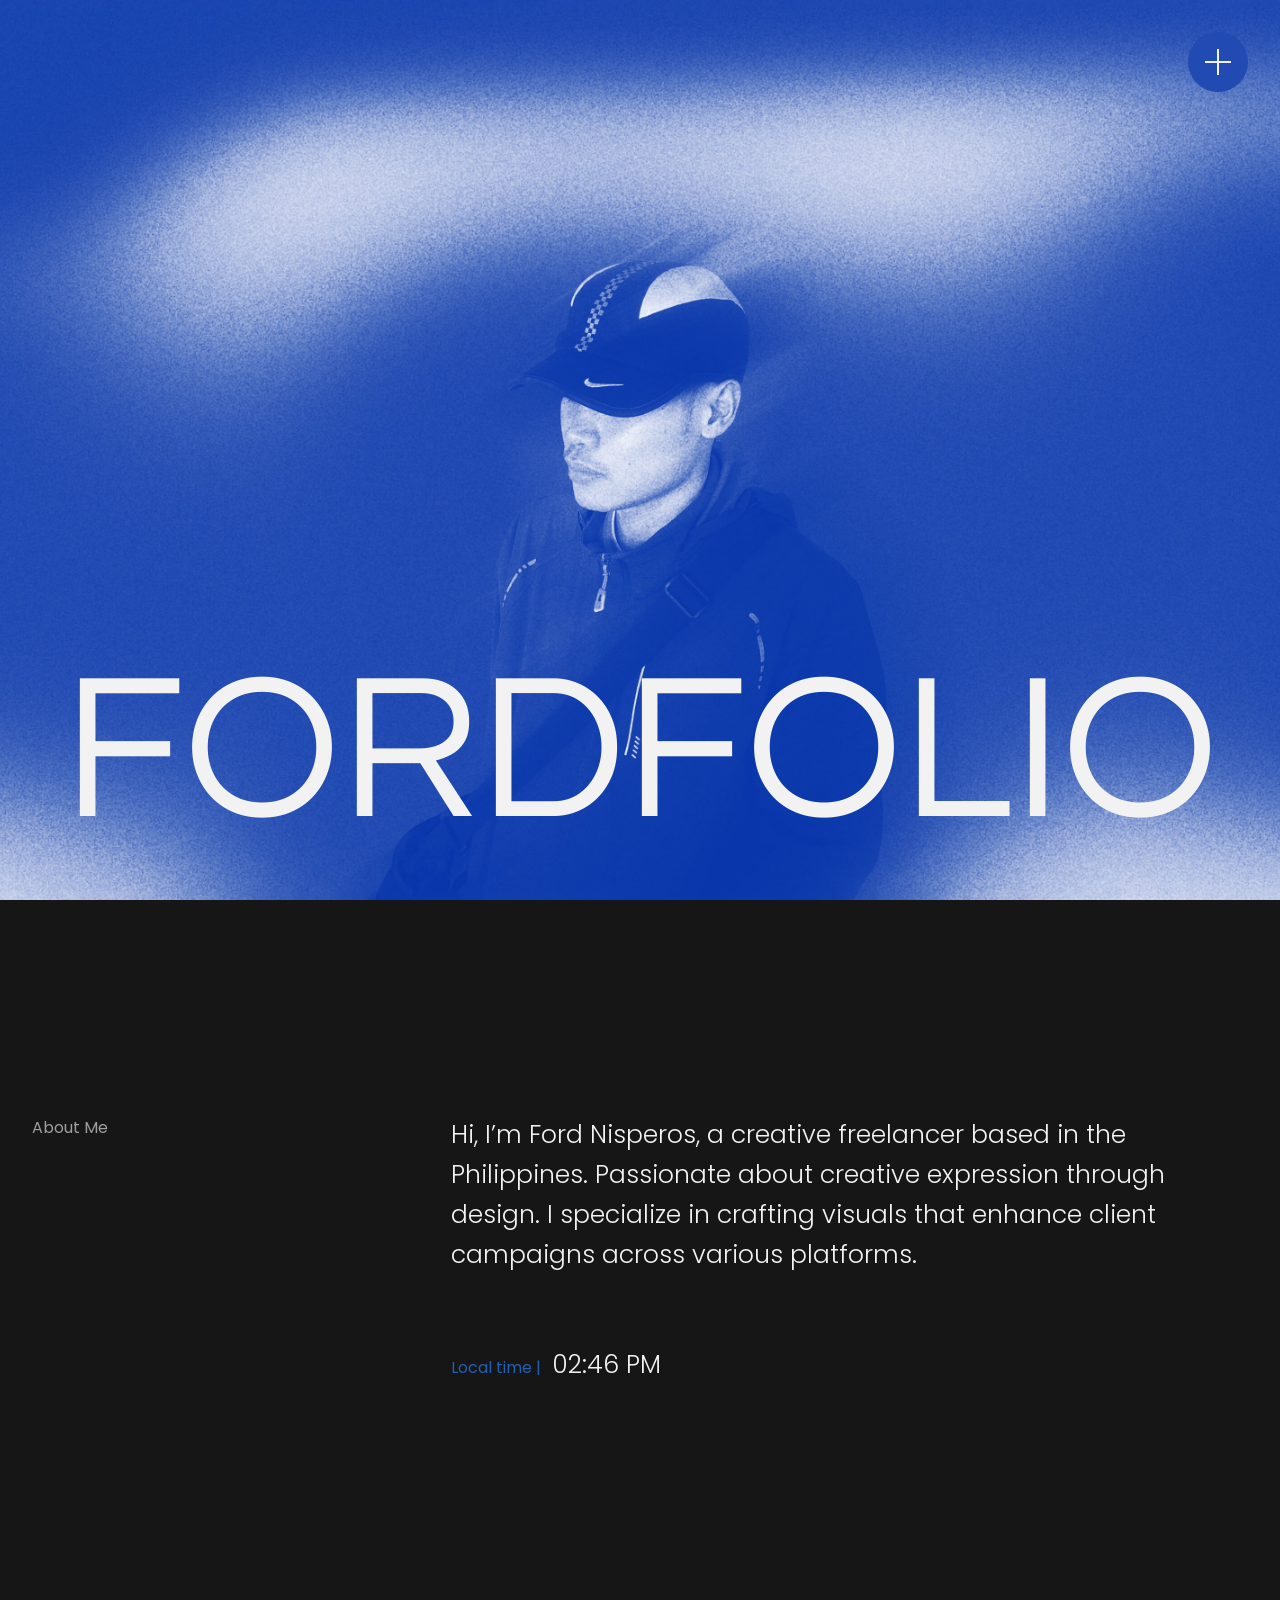
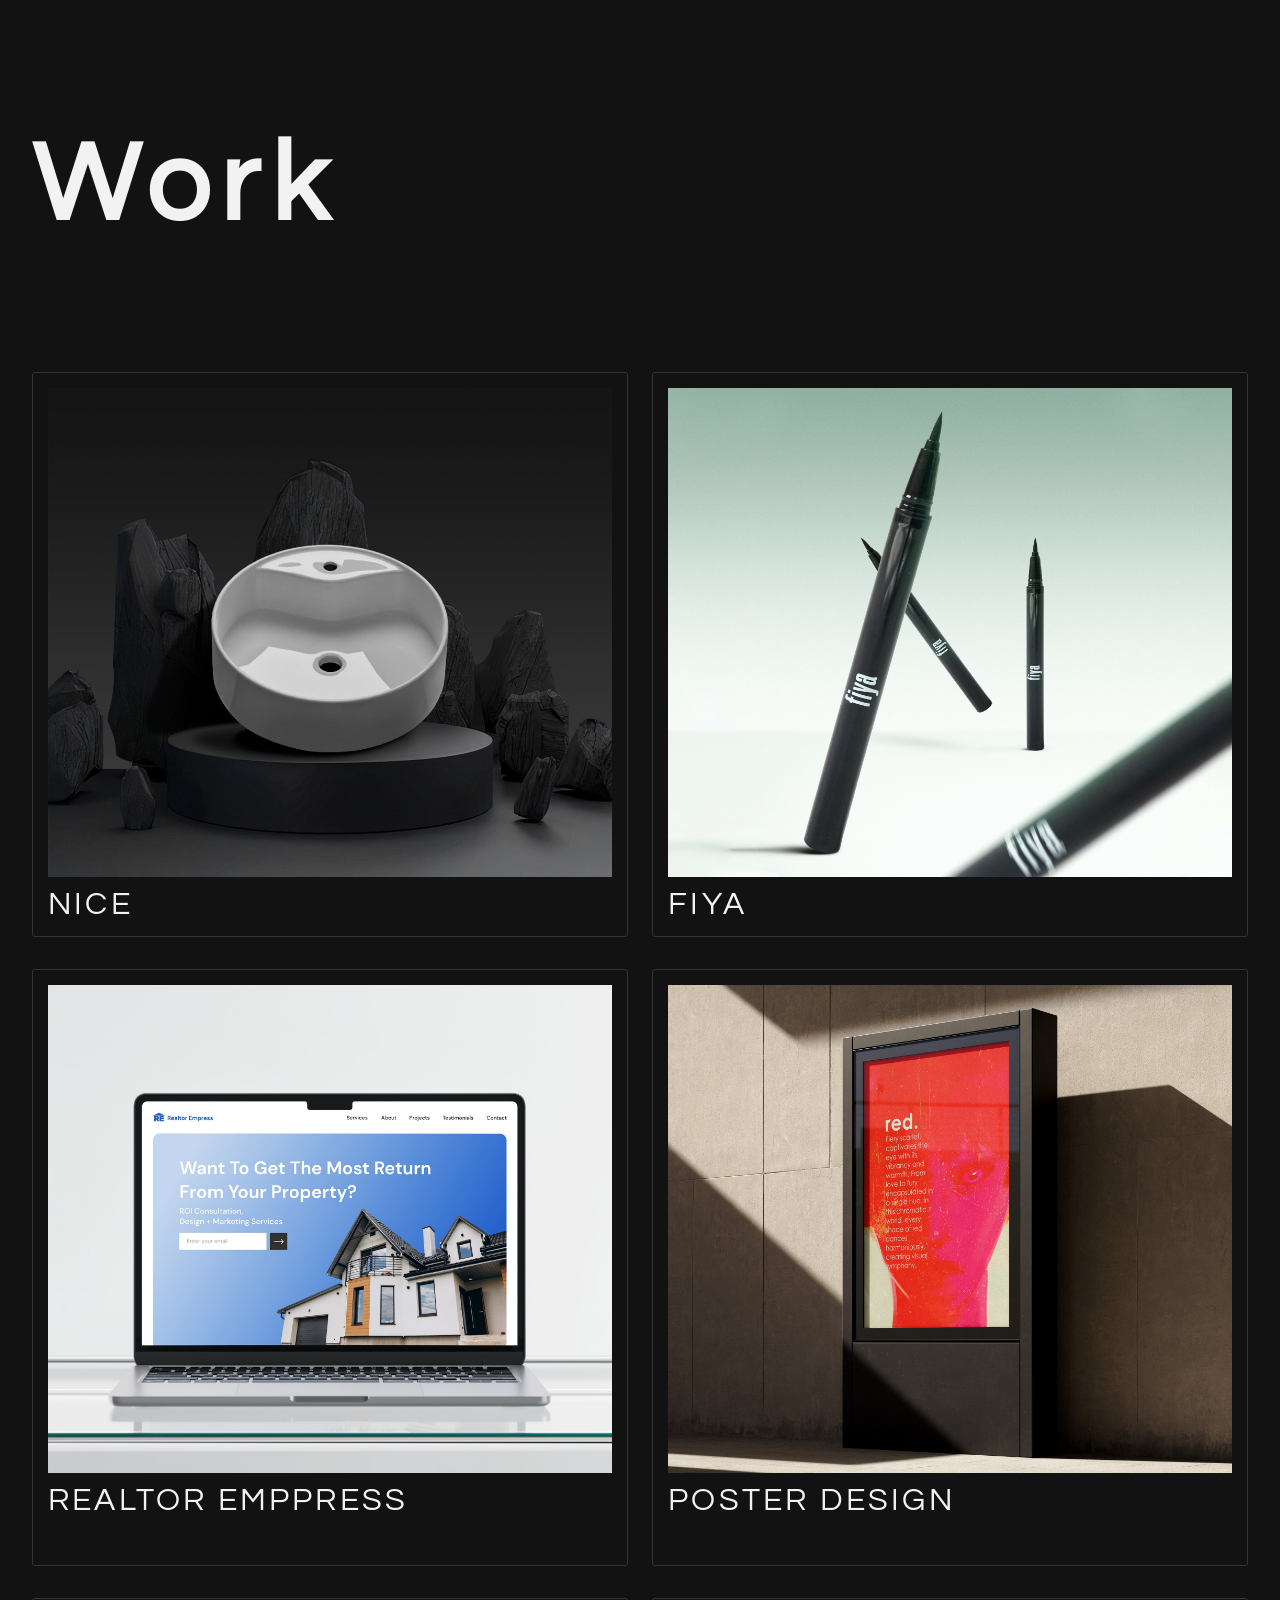
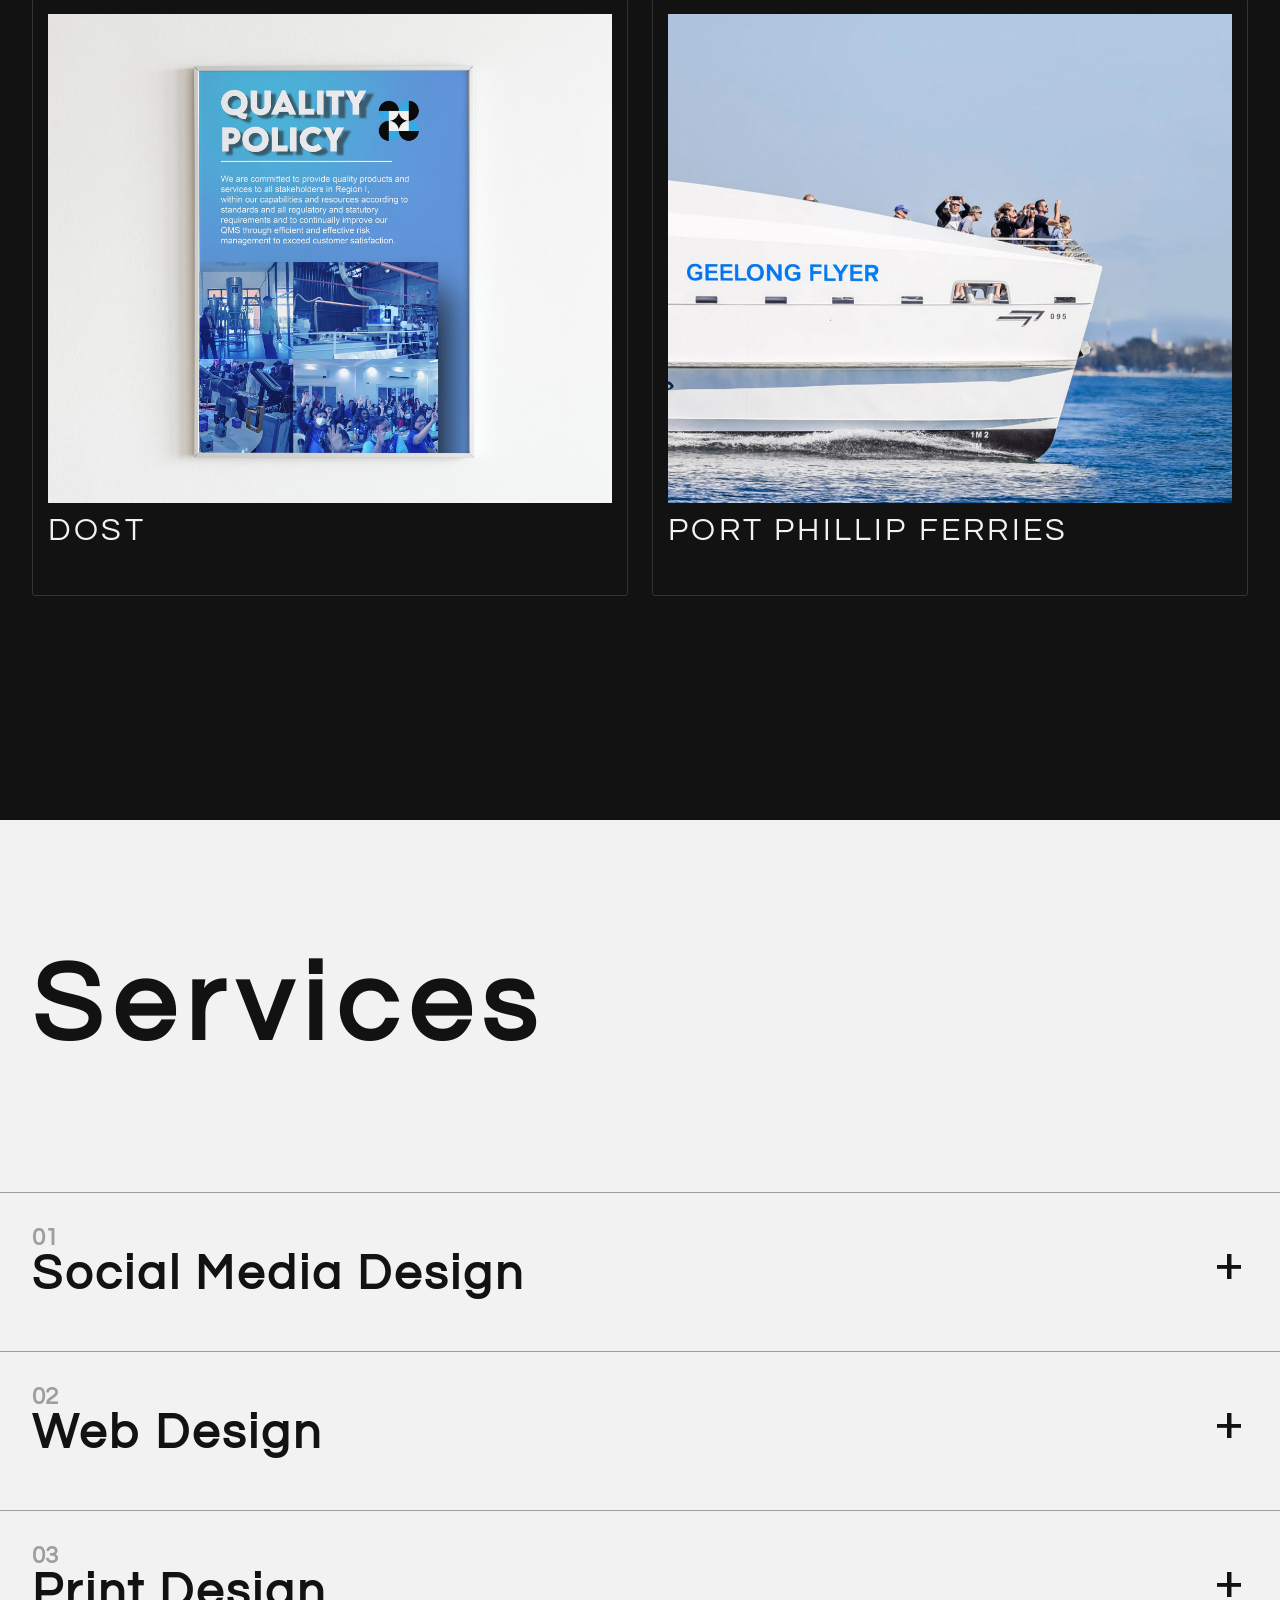
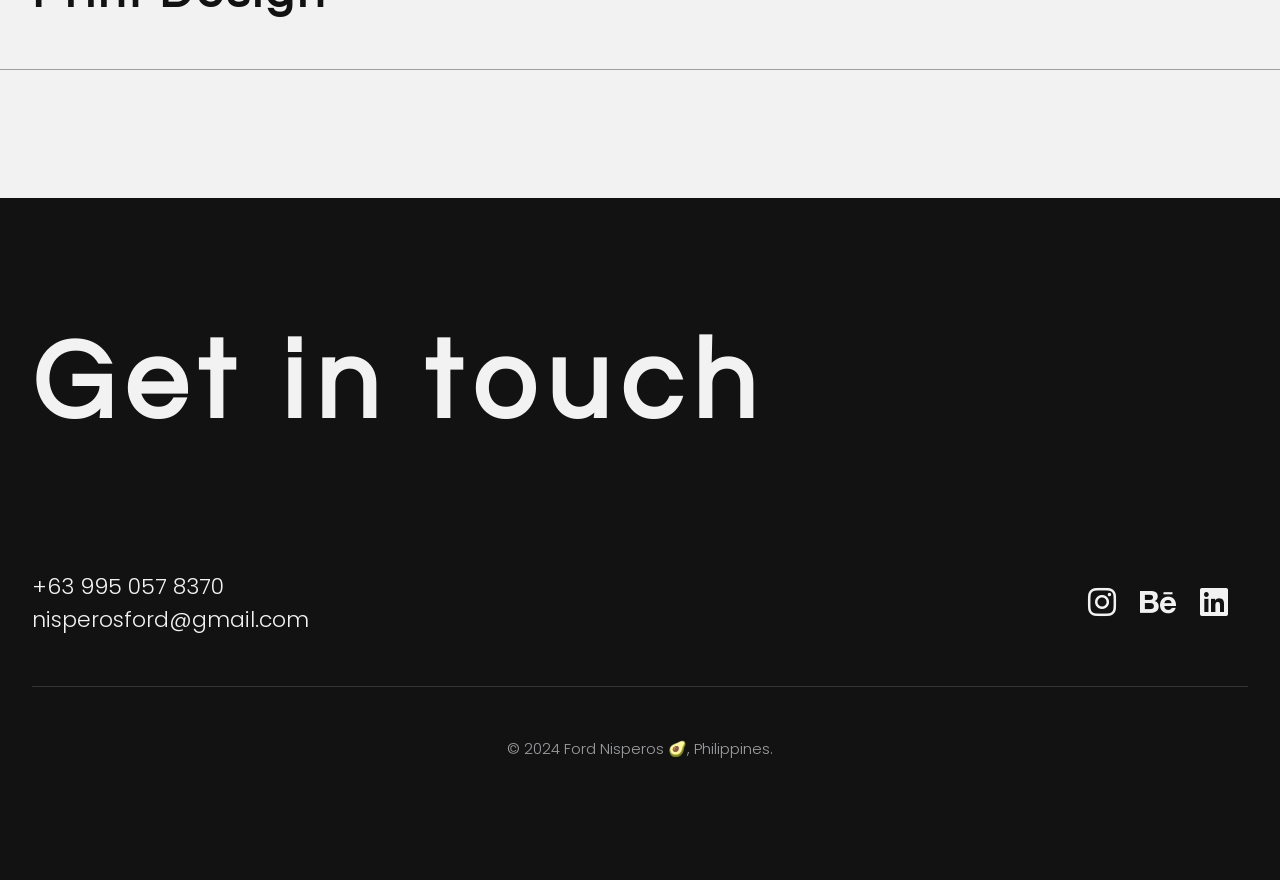
==== index.html @ 8bca683e "first commit" ====
<!DOCTYPE html>
<html lang="en">
<head>
    <meta charset="UTF-8">
    <meta name="viewport" content="width=device-width, initial-scale=1.0">
    <title>Ford Nisperos</title>

    <link rel="icon" type="image/x-icon" href="images/logo.ico">

    <link rel="preconnect" href="https://fonts.googleapis.com">
    <link rel="preconnect" href="https://fonts.gstatic.com" crossorigin>
    <link href="https://fonts.googleapis.com/css2?family=Questrial&display=swap" rel="stylesheet">

    <link rel="preconnect" href="https://fonts.googleapis.com">
    <link rel="preconnect" href="https://fonts.gstatic.com" crossorigin>
    <link href="https://fonts.googleapis.com/css2?family=Poppins:ital,wght@0,100;0,200;0,300;0,400;0,500;0,600;0,700;0,800;0,900;1,100;1,200;1,300;1,400;1,500;1,600;1,700;1,800;1,900&display=swap" rel="stylesheet">
    
    <link rel="stylesheet" href="https://fonts.googleapis.com/icon?family=Material+Icons">

    <link rel="stylesheet" href="https://cdnjs.cloudflare.com/ajax/libs/font-awesome/6.6.0/css/all.min.css">

    <link rel="stylesheet" href="css/styles.css">
</head>
<body>
    <div id="preloader" class="pulsing-loader">
        <div class="dot"></div>
    </div>
    
    <!-- Hero Section -->
    <section id="hero" class="hero">
        <!-- Menu Navigation -->
        <div class="menu">
            <button id="menu-icon" class="toggle-menu">
                <span></span>
            </button>
            <nav id="nav-links" class="nav-links">
                <ul>
                    <li><a href="#hero">Home</a></li>
                    <li><a href="#about">About</a></li>
                    <li><a href="#work">Work</a></li>
                    <li><a href="#services">Services</a></li>
                    <li><a href="#contacts">Contact</a></li>
                </ul>
                <h4 class="social-title">Socials</h4>
                <footer>
                    <a href="https://www.instagram.com/__nisperos01/">Instagram</a>
                    <a href="https://www.behance.net/fordnisperos01">Behance</a>
                    <a href="https://www.linkedin.com/in/john-ford-nisperos/">LinkedIn</a>
                </footer>
            </nav>
        </div>        

        <!-- Overlay (will appear when menu is active) -->
        <div id="overlay" class="overlay"></div>

        <div class="background-image"></div>

        <h1 class="big-text">
            <span class="part-one">FORD</span><span class="part-two">FOLIO</span>
        </h1>

    </section>

    <!-- About Section -->
    <section id="about" class="about-container">
        <div class="about-wrapper">
            <div class="about-left">
                <p>About Me</p>
            </div>
            <div class="about-right">
                <p id="about-content">Hi, I’m Ford Nisperos, a creative freelancer based in the Philippines. Passionate about creative expression through design. I specialize in crafting visuals that enhance client campaigns across various platforms.</p>
                <p id="local-time">Local time | <span id="time"></span></p>
            </div>
        </div>
    </section>   

    <!-- Work Section -->
    <section id="work" class="work-section">
        <h2 class="work-title">Work</h2>

        <div class="card-container">
            
            <div class="card">
                <div class="img-container">
                    <a href="nice.html">
                        <img src="images/nice.jpg" alt="Project Thumbnail 1">
                    </a>
                    <i class="fa-solid fa-plus view-icon"></i>
                </div>
                <p class="card-title">NICE
                    <i class="material-icons" id="arrow-outward">
                        arrow_outward
                    </i>
                </p>
            </div>
            
            <div class="card">
                <div class="img-container">
                    <a href="fiya.html">
                        <img src="images/fiya.jpg" alt="Project Thumbnail 2">
                    </a>
                    <i class="fa-solid fa-plus view-icon"></i>
                </div>
                <p class="card-title">FIYA
                    <i class="material-icons" id="arrow-outward">
                        arrow_outward
                    </i>
                </p>
            </div>

            <div class="card">
                <div class="img-container">
                    <a href="realtor-empress.html">
                        <img src="images/realtor-empress.jpg" alt="Project Thumbnail 3">
                    </a>
                    <i class="fa-solid fa-plus view-icon"></i>
                </div>
                <p class="card-title">REALTOR EMPPRESS
                    <i class="material-icons" id="arrow-outward">
                        arrow_outward
                    </i>
                </p>
            </div>

            <div class="card">
                <div class="img-container">
                    <a href="poster.html">
                        <img src="images/poster.jpg" alt="Project Thumbnail 4">
                    </a>
                    <i class="fa-solid fa-plus view-icon"></i>
                </div>
                <p class="card-title">POSTER DESIGN
                    <i class="material-icons" id="arrow-outward">
                        arrow_outward
                    </i>
                </p>
            </div>

            <div class="card">
                <div class="img-container">
                    <a href="dost.html">
                        <img src="images/dost.jpg" alt="Project Thumbnail 5">
                    </a>
                    <i class="fa-solid fa-plus view-icon"></i>
                </div>
                <p class="card-title">DOST
                    <i class="material-icons" id="arrow-outward">
                        arrow_outward
                    </i>
                </p>
            </div>

            <div class="card">
                <div class="img-container">
                    <a href="port-phillip-ferries.html">
                        <img src="images/port-phillip.jpg" alt="Project Thumbnail 6">
                    </a>
                    <i class="fa-solid fa-plus view-icon"></i>
                </div>
                <p class="card-title">PORT PHILLIP FERRIES
                    <i class="material-icons" id="arrow-outward">
                        arrow_outward
                    </i>
                </p>
            </div>

        </div>
    </section>

    <!-- Services Section -->
    <section id="services" class="services-section">
        <h2 class="section-title">Services</h2>
        
        <div class="service-item">
            <div class="service-content">
                <span class="service-number">01</span>
                <h3 class="service-title">Social Media Design<span class="service-plus">+</span></h3>
                <p class="service-description">Design eye-catching graphics that make brands stand out on social media platforms.</p>
            </div>
            <div class="center"></div>
        </div>
        
        <div class="service-item">
            <div class="service-content">
                <span class="service-number">02</span>
                <h3 class="service-title">Web Design<span class="service-plus">+</span></h3>
                <p class="service-description">Design modern, user-friendly websites tailored to your brand’s needs.</p>
            </div>
            <div class="center"></div>
        </div>
        
        <div class="service-item">
            <div class="service-content">
                <span class="service-number">03</span>
                <h3 class="service-title">Print Design<span class="service-plus">+</span></h3>
                <p class="service-description">Create custom print materials that showcase your brand’s personality.</p>
            </div>
            <div class="center"></div>
        </div>  
    </section>

    <!-- Footer -->
    <footer id="contacts">
        <div class="footer-container">
            <h2 class="footer-title">Get in touch</h2>
            <div class="footer-content">
                <div class="contact-details">
                    <p>+63 995 057 8370</p>
                    <p>nisperosford@gmail.com</p>
                </div>
                <div class="social-media">
                    <a href="https://www.instagram.com/__nisperos01/" target="_blank"><i class="fab fa-instagram"></i></a>
                    <a href="https://www.behance.net/fordnisperos01" target="_blank"><i class="fab fa-behance"></i></a>
                    <a href="https://www.linkedin.com/in/john-ford-nisperos/" target="_blank"><i class="fab fa-linkedin"></i></a>
                </div>
            </div>
            <hr class="footer-separator">
            <p class="footer-credit">© 2024 Ford Nisperos 🥑, Philippines.</p>
        </div>
    </footer>
    
    <script src="script/script.js"></script>

</body>
</html>
---- css/styles.css ----
* {
    padding: 0;
    margin: 0;
    box-sizing: border-box;
    font-family: "Poppins", sans-serif;
}

/* Color palette */
:root{
    --main-color: #214AB2;
    --secondary-color: #2160B2;
    --light-color: #F2F2F2;
    --gray-color: #9d9ea0;
    --dark-gray: #161616;
    --border-color: #333435;
    --border-hover: #4d4f50;
    --dark-color: #121212;
}

html, body {
    background-color: var(--dark-color); /* Set a fallback color for the page background */
    scroll-behavior: smooth; /* Enable smooth scrolling */
}





/*---------------------PRE LOADER---------------------*/
.pulsing-loader {
    position: fixed;
    width: 100%;
    height: 100%;
    background: var(--dark-color); /* Background color */
    z-index: 9999;
    display: flex;
    justify-content: center;
    align-items: center;
}

.dot {
    width: 20px;
    height: 20px;
    border-radius: 50%;
    background: var(--main-color); /* Dot color */
    animation: pulse 1.5s infinite;
}

@keyframes pulse {
    0%, 100% {
        transform: scale(1);
    }
    50% {
        transform: scale(1.5);
    }
}






/*---------------------HERO---------------------*/

.hero {
    position: relative;
    height: 100vh;
    display: flex;
    flex-direction: column;
    justify-content: flex-end;
    align-items: center;
    overflow: hidden;
    opacity: 0; /* Start with hidden opacity */
    transition: opacity 1s ease; /* Smooth fade effect */
}

/* Show hero when the class 'hero-visible' is added */
.hero-visible {
    opacity: 1; /* Fade in */
}

/* Background image */
.background-image {
    position: absolute;
    top: 0;
    left: 0;
    width: 100%;
    height: 100%;
    background: url('../images/hero-bg.jpg') no-repeat center center/cover;
    z-index: 1;
    transform: scale(1.1); /* Start slightly zoomed in */
    transition: transform 1s ease; /* Smooth transition for zoom effect */
}

/* Add the zoom-out effect when the hero is loaded */
.hero-loaded .background-image {
    transform: scale(1); /* Transition to original size */
}


/* Big text */
.big-text {
    font-weight: 400;
    font-size: 13rem;
    color: var(--light-color);
    opacity: 0;
    transform: translateY(300px);
    transition: opacity 1s ease, transform 1s ease 0.5s;
    z-index: 2;
}

/* Big Text Animation */
.hero-loaded .big-text {
    opacity: 1;
    transform: translateY(0);
}

.big-text .part-one,
.big-text .part-two {
    font-family: "Questrial", sans-serif;
    display: inline-block; /* Keep the parts on the same line by default */
}

/* General styling for the toggle button */
.toggle-menu {
    position: fixed; /* Position it absolutely within the hero section */
    top: 2rem; /* Distance from the top */
    right: 2rem; /* Distance from the right */
    background-color: transparent; /* Make the background transparent */
    border: none; /* Remove border */
    cursor: pointer; /* Change cursor to pointer */
    z-index: 1110; /* Ensure it is above other content */
    width: 60px; /* Set width for circle */
    height: 60px; /* Set height for circle */
    border-radius: 50%; /* Create circle */
    background-color: var(--main-color); /* Circle background color */
    display: flex; /* Use flexbox for centering */
    justify-content: center; /* Center horizontally */
    align-items: center; /* Center vertically */
    transform: translateY(-30px); /* Start from above */
    opacity: 0; /* Start with hidden opacity */
    transition: transform 0.5s ease 0.5s, opacity 0.5s ease 0.5s;
}

/* Show toggle menu icon */
.toggle-menu.visible {
    transform: translateY(0); /* Slide down to original position */
    opacity: 1; /* Fade in */
}

/* Icon styles */
.toggle-menu span,
.toggle-menu span:before {
    background-color: var(--light-color);
    content: "";
    display: block;
    height: 2px;
    width: 26px;
    position: absolute;
    transition: transform 0.3s ease-in-out;
}

.toggle-menu span {
    left: calc(50% - 13px);
    top: calc(50% - 1px);
}

.toggle-menu span:before {
    top: 0;
    transform: rotate(90deg);
}

/* Active menu icon */
.toggle-menu.active span {
    transform: rotate(45deg);
}

.toggle-menu.active span:before {
    transform: rotate(-90deg);
}

/* Navigation Links */
.nav-links {
    position: fixed;
    top: 0;
    right: -500px;
    width: 500px;
    height: 100vh;
    background-color: var(--light-color);
    display: flex;
    flex-direction: column;
    justify-content: space-between; /* Space between ul and footer */
    align-items: flex-start; /* Align to the left */
    padding: 20px; /* Add some padding for better look */
    transition: right 0.6s ease;
    z-index: 9;
}

/* Show navigation */
.nav-open {
    right: 0;
}

/* Centering the ul */
.nav-links ul {
    list-style-type: none; /* Remove default bullet points */
    margin: 0;
    padding: 0;
    flex-grow: 1; /* Allows the ul to take up the remaining space and center itself */
    display: flex;
    flex-direction: column;
    justify-content: center; /* Center the items vertically */
    line-height: 32px;
}

/* Align the nav links text */
.nav-links li {
    margin-bottom: 15px; /* Vertical spacing between each link */
    text-align: left;
}

/* Link styles */
.nav-links a {
    font-size: 3rem; /* Font size for links */
    font-weight: 500;
    color: var(--dark-color); /* Text color */
    text-decoration: none; /* Remove underline */
    transition: transform 0.3s ease, color 0.3s ease; /* Smooth transition for hover effect */
}

/* Hover effect */
.nav-links a:hover {
    color: var(--main-color); /* Change color on hover */
}

/* Footer should stay at the bottom */
.nav-links footer {
    align-self: flex-start; /* Align footer links to the left */
    margin-bottom: 20px; /* Adds a little space between footer and bottom of nav-links */
}

/* Footer hover effect */
.nav-links footer a {
    font-size: 1rem; /* Adjust font size for footer links */
    padding-right: 15px;
    color: var(--dark-color);
    text-decoration: none;
    transition: transform 0.3s ease, color 0.3s ease; /* Smooth transition for hover effect */
}

.nav-links footer a:hover {
    color: var(--secondary-color);
}

.social-title {
    font-size: 0.9rem; /* Font size for titles */
    font-weight: 400;
    color: var(--gray-color); /* Text color */
    margin-bottom: 4px; /* Space below title */
}





/* Overlay */
#overlay {
    position: fixed;
    top: 0;
    left: 0;
    width: 100%;
    height: 100%;
    background-color: rgba(0, 0, 0, 0.5); /* Dark semi-transparent background */
    opacity: 0; /* Initially hidden */
    pointer-events: none; /* Prevent interaction with overlay */
    transition: opacity 0.3s ease;
    z-index: 8; /* Below the menu but above the background */
}

#overlay.active {
    opacity: 1; /* Make overlay visible when menu is open */
    pointer-events: all; /* Allow clicking the overlay to close the menu */
}





/*---------------------ABOUT---------------------*/
.about-container {
    background-color: var(--dark-gray);
    padding: 0 2rem;
    height: 700px; /* Full viewport height */
    display: flex;
    justify-content: center;
    align-items: center;
}

.about-wrapper {
    display: flex;
    justify-content: center;
    align-items: flex-start; /* Aligns the text vertically at the start */
    max-width: 1250px; /* Controls the overall width of the content */
    width: 100%;
    flex-wrap: wrap; /* Allows the items to wrap on smaller screens */
}

.about-left {
    flex: 1;
    text-align: left; /* Left-justify the "About Me" text */
    font-size: 16px; /* Adjust font size for "About Me" */
    font-weight: 400;
    padding-right: 20px; /* Adds space between left and right sections */
    color: var(--gray-color);
}

.about-right {
    flex: 2;
    text-align: left;
    font-size: 25px;
    font-weight: 300;
    color: var(--light-color);
    line-height: 1.6;
}

.about-right #about-content {
    margin-bottom: 70px; /* Space between paragraphs */
}

#local-time {
    font-size: 16px;
    font-weight: 400;
    color:var(--secondary-color);
}

#time {
    margin-left: 7px;
    font-size: 25px;
    font-weight: 300;
    color:var(--light-color);
}

.about-right {
    display: inline; /* Allow the about content to flow as a single paragraph */
}

/* Fade-in with upward slide and blur animation */
@keyframes fadeInUpWithBlur {
    0% {
        opacity: 0;
        transform: translateY(30px); /* Start slightly below */
        filter: blur(10px); /* Start with blur */
    }
    100% {
        opacity: 1;
        transform: translateY(0); /* End at the original position */
        filter: blur(0); /* Remove blur */
    }
}

/* Initial state of the about section elements */
.about-left, .about-right {
    opacity: 0;
    transform: translateY(30px);
    filter: blur(10px); /* Initial blur */
    transition: opacity 0.8s ease, transform 0.8s ease, filter 0.8s ease;
}

/* Add animation when the section is scrolled into view */
.about-visible .about-left, 
.about-visible .about-right {
    animation: fadeInUpWithBlur 1s ease forwards;
}





/*---------------------WORK---------------------*/

/* Fade and blur animation */
.fade-blur {
    filter: blur(7px); /* Apply blur */
    opacity: 0; /* Fade out */
    transition: filter 0.5s ease, opacity 0.5s ease; /* Adjust timing as needed */
}

#work {
    filter: blur(0);
    transition: filter 0.5s ease, opacity 0.5s ease; /* Smooth transition */
}

.work-section {
    padding: 0 2rem; /* Similar padding as the "About" section */
    max-width: 1300px; /* Match the width of the "About" section */
    margin: 0 auto; /* Center the entire section */
}

/* Initial state for the work section elements */
.work-title {
    font-family: "Questrial", sans-serif;
    font-size: 7rem;
    font-weight: 900;
    color: var(--light-color);
    letter-spacing: 0.1em;
    text-align: left;
    margin: 8rem 0;
    opacity: 0; /* Start with hidden opacity */
    transform: translateY(30px); /* Start slightly below */
    filter: blur(10px); /* Start with blur */
    transition: opacity 0.8s ease, transform 0.8s ease, filter 0.8s ease; /* Smooth transition */
}

/* Add animation when the section is scrolled into view */
.work-visible .work-title {
    animation: fadeInUpWithBlur 1s ease forwards; /* Apply the fade-in with blur effect */
}

/* Fade-in with upward slide and blur animation */
@keyframes fadeInUpWithBlur {
    0% {
        opacity: 0;
        transform: translateY(30px); /* Start slightly below */
        filter: blur(10px); /* Start with blur */
    }
    100% {
        opacity: 1;
        transform: translateY(0); /* End at the original position */
        filter: blur(0); /* Remove blur */
    }
}

/* Card Container */
.card-container {
    display: flex;
    flex-wrap: wrap; /* Allow wrapping to the next row */
    justify-content: space-between; /* Space between card containers */
    margin-bottom: 12rem; 
}

/* Add animation when the section is scrolled into view */
.work-visible .card-container {
    animation: fadeInUp 1.2s ease forwards; /* Apply the fade-in with blur effect */
}

/* Fade-in with upward slide animation */
@keyframes fadeInUp {
    0% {
        opacity: 0;
        transform: translateY(30px); /* Start slightly below */
    }
    100% {
        opacity: 1;
        transform: translateY(0); /* End at the original position */
    }
}

/* Initial state of the about section elements */
.card-container {
    opacity: 0;
    transform: translateY(30px);
    transition: opacity 0.6s ease, transform 0.6s ease;
}

.card {
    width: 49%; /* Two cards per row */
    height: auto;
    border: 0.5px solid var(--border-color); /* Thin border for the card */
    border-radius: 3px;
    padding: 15px;
    margin-bottom: 2rem; /* Add spacing below each card */
    text-align: left;
    box-sizing: border-box; /* Ensure padding and width don't exceed container size */
    cursor: pointer;
    transition: background-color 0.3s ease;
    overflow: hidden;
    position: relative; /* Make the card a positioned element so the icon can be placed inside */
}

.card:hover {
    border: 2px solid var(--border-hover); /* Thin border for the card */
}

/* Image Container */
.img-container {
    position: relative;
    overflow: hidden;
}

.img-container img {
    position: relative;
    max-width: 100%;
    height: auto;
    display: block;
    margin-bottom: 0.7rem; /* Space between image and title */
    transition: transform 0.5s;
}

.card:hover .img-container img {
    opacity: 0.8;
    transform: scale(1.03); /* Slight zoom-in effect */
}

/* View Icon */
.view-icon {
    position: absolute;
    top: 50%; /* Center vertically */
    left: 50%; /* Center horizontally */
    transform: translate(-50%, -50%); /* Move to the exact center */
    font-size: 2rem; /* Adjust the size of the icon */
    color: var(--light-color); /* Use a color that stands out */
    opacity: 0; /* Hidden initially */
    transition: opacity 0.3s ease, transform 0.3s ease; /* Smooth transition */
    pointer-events: none; /* Prevent the icon from interfering with hover */
    z-index: 2; /* Ensure the icon is above both the image and overlay */
}

.card:hover .view-icon {
    opacity: 1; /* Show the icon on hover */
    transform: translate(-50%, -40%); /* Slight upward movement */
}

.card-title {
    font-size: 2rem;
    font-family: "Questrial", sans-serif;
    font-weight: 400;
    letter-spacing: 0.1em;
    color: var(--light-color);
    transition: color 0.6s ease, color 0.6s ease;
}

#arrow-outward {
    font-size: 1.5rem;
}





/*---------------------SERVICES---------------------*/

/* General section styling */
.services-section {
    background-color: var(--light-color);
    display: flex;
    flex-direction: column;
    align-items: center;
    justify-content: center;
    overflow: hidden;
}

/* Section Title */
.section-title {
    font-family: "Questrial", sans-serif;
    font-size: 7rem;
    font-weight: 900;
    color: var(--dark-color);
    letter-spacing: 0.1em;
    text-align: left; /* Align the section title to the left */
    margin: 8rem 0;
    padding: 0 2rem; /* Similar padding as the "About" section */
    width: 100%; /* Full width of its container */
    max-width: 1300px; /* Set max-width to 1300px */
    opacity: 0; /* Start with hidden opacity */
    transform: translateY(30px); /* Start slightly below */
    filter: blur(10px); /* Start with blur */
    transition: opacity 0.8s ease, transform 0.8s ease, filter 0.8s ease; /* Smooth transition */
}

/* Add animation when the section is scrolled into view */
.service-visible .section-title {
    animation: fadeInUpWithBlur 1s ease forwards; /* Apply the fade-in with blur effect */
}

/* Fade-in with upward slide and blur animation */
@keyframes fadeInUpWithBlur {
    0% {
        opacity: 0;
        transform: translateY(30px); /* Start slightly below */
        filter: blur(10px); /* Start with blur */
    }
    100% {
        opacity: 1;
        transform: translateY(0); /* End at the original position */
        filter: blur(0); /* Remove blur */
    }
}

/* Service Item */
.service-item {
    display: flex;
    align-items: flex-start;
    justify-content: space-between;
    width: 100%;  /* Full width of the viewport */
    box-sizing: border-box;  /* Ensures padding & border are included in the width */
    background-color: transparent;
    border-top: .5px solid var(--gray-color);  /* Apply top border to all items */
}

/* Add animation when the section is scrolled into view */
.service-visible .service-item {
    animation: fadeInUp 1.2s ease forwards; /* Apply the fade-in with blur effect */
}

/* Fade-in with upward slide animation */
@keyframes fadeInUp {
    0% {
        opacity: 0;
        transform: translateY(30px); /* Start slightly below */
    }
    100% {
        opacity: 1;
        transform: translateY(0); /* End at the original position */
    }
}

/* Initial state of the about section elements */
.service-item {
    opacity: 0;
    transform: translateY(30px);
    transition: opacity 0.6s ease, transform 0.6s ease;
}

/* Remove bottom border for the first two items */
.services-section .service-item:nth-child(-n+2) {
    border-bottom: none; /* Remove bottom border for the first two items */
}

/* Add bottom border only to the last service item */
.services-section .service-item:last-child {
    border-bottom: .5px solid var(--gray-color); /* Apply bottom border to the last item */
    margin-bottom: 8rem;
}

.service-item:hover {
    background-color: var(--secondary-color);
}

/* Service Content */
.service-content {
    display: flex;
    flex-direction: column;
    justify-content: space-between;
    max-width: 1300px;  /* Constrained content width */
    height: 0%;
    width: 100%;
    margin: 0 auto;  /* Center content horizontally */
    padding: 2rem 2rem; 
}

.service-number {
    font-family: "Questrial", sans-serif;
    font-size: 1.5rem;
    font-weight: 900;
    color: var(--gray-color);
    margin-right: 20px;
    transition: color 0.3s ease, color 0.3s ease;
}

.service-item:hover .service-number {
    color: var(--light-color);
}

.service-title {
    position: relative; /* Set the service-title as the relative parent */
    font-family: "Questrial", sans-serif;
    font-size: 3rem;
    font-weight: 900;
    letter-spacing: 3px;
    color: var(--dark-color);
    transition: color 0.3s ease, color 0.3s ease;
}

.service-item:hover .service-title {
    color: var(--light-color);
}

.service-plus {
    position: absolute; /* Absolutely position it within the service-title */
    top: -18px; /* Align to the top */
    right: 0; /* Align to the right */
    font-size: 3rem;
    font-weight: 400;
    color: var(--dark-color);
    transition: color 0.3s ease, color 0.3s ease;
}

.service-item:hover .service-plus {
    color: var(--light-color);
}

/* Hover effect */
.service-description {
    opacity: 0;
    margin-top: 20px;
    max-height: 0;
    max-width: 1100px;
    font-size: 25px;
    font-weight: 300;
    color: var(--text-color);
    transition: max-height 0.4s ease, opacity 0.4s ease, transform 0.4s ease;
    transform: translateY(-10px); /* Start description slightly lower */
    overflow: hidden;
}

.service-item:hover .service-description {
    opacity: 1;
    max-height: 100px; /* Allow space for text to reveal */
    color: var(--light-color);
    transform: translateY(0); /* Slide into place */
}





/*---------------------FOOTER---------------------*/
#contacts {
    color: var(--light-color);
}

.footer-container {
    max-width: 1300px; /* Set your desired max-width */
    margin: 0 auto; /* Center the content horizontally */
    padding: 0 2rem; /* Optional padding for smaller screens */
}

.footer-title {
    font-family: "Questrial", sans-serif;
    font-size: 7rem;
    font-weight: 900;
    letter-spacing: 0.1em;
    text-align: left; /* Align the section title to the left */
    margin: 8rem 0;
    opacity: 0; /* Start with hidden opacity */
    transform: translateY(30px); /* Start slightly below */
    filter: blur(10px); /* Start with blur */
    transition: opacity 0.8s ease, transform 0.8s ease, filter 0.8s ease; /* Smooth transition */
}

/* Add animation when the section is scrolled into view */
.contact-visible .footer-title {
    animation: fadeInUpWithBlur 1s ease forwards; /* Apply the fade-in with blur effect */
}

/* Fade-in with upward slide and blur animation */
@keyframes fadeInUpWithBlur {
    0% {
        opacity: 0;
        transform: translateY(30px); /* Start slightly below */
        filter: blur(10px); /* Start with blur */
    }
    100% {
        opacity: 1;
        transform: translateY(0); /* End at the original position */
        filter: blur(0); /* Remove blur */
    }
}

.footer-content {
    display: flex;
    justify-content: space-between;
    align-items: center;
}

/* Add animation when the section is scrolled into view */
.contact-visible .footer-content {
    animation: fadeInUp 1.2s ease forwards; /* Apply the fade-in with blur effect */
}

/* Fade-in with upward slide animation */
@keyframes fadeInUp {
    0% {
        opacity: 0;
        transform: translateY(30px); /* Start slightly below */
    }
    100% {
        opacity: 1;
        transform: translateY(0); /* End at the original position */
    }
}

/* Initial state of the about section elements */
.footer-content {
    opacity: 0;
    transform: translateY(30px);
    transition: opacity 0.6s ease, transform 0.6s ease;
}


.contact-details p {
    font-size: 22px; /* Adjust this value to your preferred font size */
    font-weight: 300;
    margin: 0;
}

.social-media a {
    font-size: 32px;
    margin-right: 20px;
    color: var(--light-color);
    transition: color 0.3s;
}

.social-media a:hover {
    color: var(--secondary-color);
}

.footer-separator {
    margin: 50px 0;
    border: none;
    height: 0.5px;
    background-color: var(--border-color);
}

.footer-credit {
    text-align: center;
    font-size: 15px;
    font-weight: 300;
    color: var(--gray-color);
    margin-bottom: 120px;
}





/*---------------------1280---------------------*/

@media (max-width: 1024px) {

    /* Hero section */
    .big-text {
        font-size: 10rem; /* Adjust font size */
    }

}

/*---------------------1140---------------------*/

@media (max-width: 1140px) {

    /* Hero section */
    .big-text {
        font-size: 10rem; /* Adjust font size */
    }
}

/*---------------------1024---------------------*/

@media (max-width: 1024px) {

    /* Hero section */
    .big-text {
        font-size: 9rem; /* Adjust font size */
    }

    .footer-credit {
        margin-bottom: 200px;
    }
}





/*---------------------912---------------------*/

@media (max-width: 912px) {

    /* Hero section */
    .big-text {
        margin-bottom: 2rem;
        font-size: 15rem; /* Adjust font size */
        line-height: 190px;
        transform: translateY(400px);
        transition: opacity 1s ease, transform 1s ease 0.5s;
        z-index: 2;
    }

    /* Big Text Animation */
    .hero-loaded .big-text {
        opacity: 1;
        transform: translateY(0);
    }

    .big-text .part-two {
        display: block; /* Force "BALL" to be on a new line */
    }

    /* Work section */
    .work-title {
        margin: 7rem 0;
        font-size: 7rem; /* Reduce font size for the title */
    }

    .card {
        width: 100%; /* Make each card take up the full width of the container */
        margin-bottom: 2rem; /* Space between stacked cards */
    }
    
    /* Service section */
    .section-title {
        margin: 7rem 0;
        font-size: 7rem; /* Reduce font size for the title */
    }

    .service-description {
        max-width: 700px;
        font-size: 22px;
    }

    /* Footer */
    .footer-title {
        font-size: 7rem; /* Reduce font size for the title */
    }

    .footer-credit {
        margin-bottom: 200px;
    }
}





/*---------------------820---------------------*/

@media (max-width: 820px) {

    /* Navigation Links */
    .nav-links {
        right: -400px;
        width: 400px;
    }

    /* Show navigation */
    .nav-open {
        right: 0;
    }

    /* Hero section */
    .big-text {
        margin-bottom: 2rem;
        font-size: 13rem; /* Adjust font size */
        line-height: 170px;
        transform: translateY(400px);
        transition: opacity 1s ease, transform 1s ease 0.5s;
        z-index: 2;
    }

    /* Big Text Animation */
    .hero-loaded .big-text {
        opacity: 1;
        transform: translateY(0);
    }

    .big-text .part-two {
        display: block; /* Force "BALL" to be on a new line */
    }

    /* Work section */
    .work-title {
        margin: 6rem 0;
        font-size: 6rem; /* Reduce font size for the title */
    }
    
    .card {
        width: 100%; /* Make each card take up the full width of the container */
        margin-bottom: 2rem; /* Space between stacked cards */
    }

    /* Service section */
    .section-title {
        margin: 6rem 0;
        font-size: 7rem; /* Reduce font size for the title */
    }

    .service-title {
        font-size: 2rem;
        letter-spacing: 3px;
    }

    .service-description {
        max-width: 650px;
        font-size: 20px;
    }

    /* Footer */
    .footer-title {
        margin: 9rem 0;
        font-size: 6rem; /* Reduce font size for the title */
    }
}





/*---------------------768---------------------*/

@media (max-width: 768px) {

    /* Navigation Links */
    .nav-links {
        right: -320px;
        width: 320px;
    }

    /* Show navigation */
    .nav-open {
        right: 0;
    }

    /* Hero section */
    .big-text {
        margin-bottom: 2rem;
        font-size: 10rem; /* Adjust font size */
        line-height: 130px;
    }

    .big-text .part-two {
        display: block; /* Force "BALL" to be on a new line */
    }

    .work-title {
        margin: 6rem 0;
        font-size: 5rem; /* Reduce font size for the title */
    }
    
    .card {
        width: 100%; /* Make each card take up the full width of the container */
        margin-bottom: 2rem; /* Space between stacked cards */
    }

    /* Service section */
    .section-title {
        margin: 6rem 0;
        font-size: 5rem; /* Reduce font size for the title */
    }

    .service-content {
        padding: 1rem 1rem; 
    }

    .service-title {
        font-size: 2rem;
        letter-spacing: 2px;
    }

    .service-description {
        max-width: 600px;
        font-size: 17px;
    }

    /* Service section */
    .footer-title {
        margin: 6rem 0;
        font-size: 5rem; /* Reduce font size for the title */
    }

    .contact-details p {
        font-size: 20px;
    }
}





/*---------------------540---------------------*/

@media (max-width: 540px) {

    .toggle-menu {
        top: 1rem; /* Distance from the top */
        right: 1rem; /* Distance from the right */
        width: 50px; /* Set width for circle */
        height: 50px; /* Set height for circle */
    }
    
    /* Show toggle menu icon */
    .toggle-menu.visible {
        transform: translateY(0); /* Slide down to original position */
        opacity: 1; /* Fade in */
    }

    /* Navigation Links */
    .nav-links {
        right: -270px;
        width: 270px;
    }

    /* Show navigation */
    .nav-open {
        right: 0;
    }

    /* Align the nav links text */
    .nav-links li {
        margin-bottom: 10px; /* Vertical spacing between each link */
    }

    /* Link styles */
    .nav-links a {
        font-size: 2rem; /* Font size for links */
        font-weight: 500;
    }

    /* Hero section */
    .big-text {
        margin-bottom: 4rem;
        font-size: 7rem; /* Adjust font size */
        line-height: 90px;
    }

    .big-text .part-two {
        display: block; /* Force "BALL" to be on a new line */
    }

    /* About section */
    .about-container {
        padding: 0 1rem;
        height: 600px;
    }

    .about-wrapper {
        flex-direction: column; /* Stacks the children vertically */
        text-align: center; /* Center-align text on smaller screens */
    }

    .about-left,
    .about-right {
        flex: none; /* Ensure the sections no longer take up flexible space */
        padding-right: 0; /* Remove the right padding */
    }

    .about-right {
        font-size: 20px;
    }

    .about-left {
        margin-bottom: 35px;
    }

    /* Work section */
    .work-section{
        padding: 0 1rem;
    }

    .card {
        width: 100%; /* Make each card take up the full width of the container */
        border: 1px solid var(--border-color); /* Thin border for the card */
        margin-bottom: 2rem; /* Space between stacked cards */
    }

    #arrow-outward {
        font-size: 1.2rem;
    }

    .card-container {
        justify-content: center; /* Center the cards in the container */
        margin-bottom: 3rem; /* Space between the cards and button */
    }

    .work-title {
        margin: 5rem 0;
        font-size: 4rem; /* Reduce font size for the title */
    }

    .card-title {
        font-size: 1.3rem;
    }

    /* Service section */
    .section-title {
        padding: 0 1rem;
        margin: 5rem 0;
        font-size: 4rem; /* Reduce font size for the title */
    } 

    .service-content {
        padding: 1rem 1rem; 
    }

    .service-number {
        font-size: 1.2rem;
    }

    .service-title {
        font-size: 1.5rem;
        letter-spacing: 2px;
    }

    .service-plus {
        top: -15px; /* Align to the top */
        font-size: 2rem;
        font-weight: 400;
    }

    .service-description {
        max-width: 400px;
        font-size: 16px;
    }

    /* Footer */
    .footer-container {
        padding: 0 1rem; /* Optional padding for smaller screens */
    }

    .footer-title {
        margin: 5rem 0;
        font-size: 4rem; /* Reduce font size for the title */
    }

    .footer-content {
        flex-direction: column; /* Stack contact and social media sections vertically */
        align-items: flex-start; /* Align items to the left */
        text-align: left; /* Left-align the text */
    }

    .contact-details p {
        font-size: 20px;
        margin-bottom: 0.7rem; /* Add space between contact details */
    }

    .footer-credit {
        margin-bottom: 110px;
    }
}
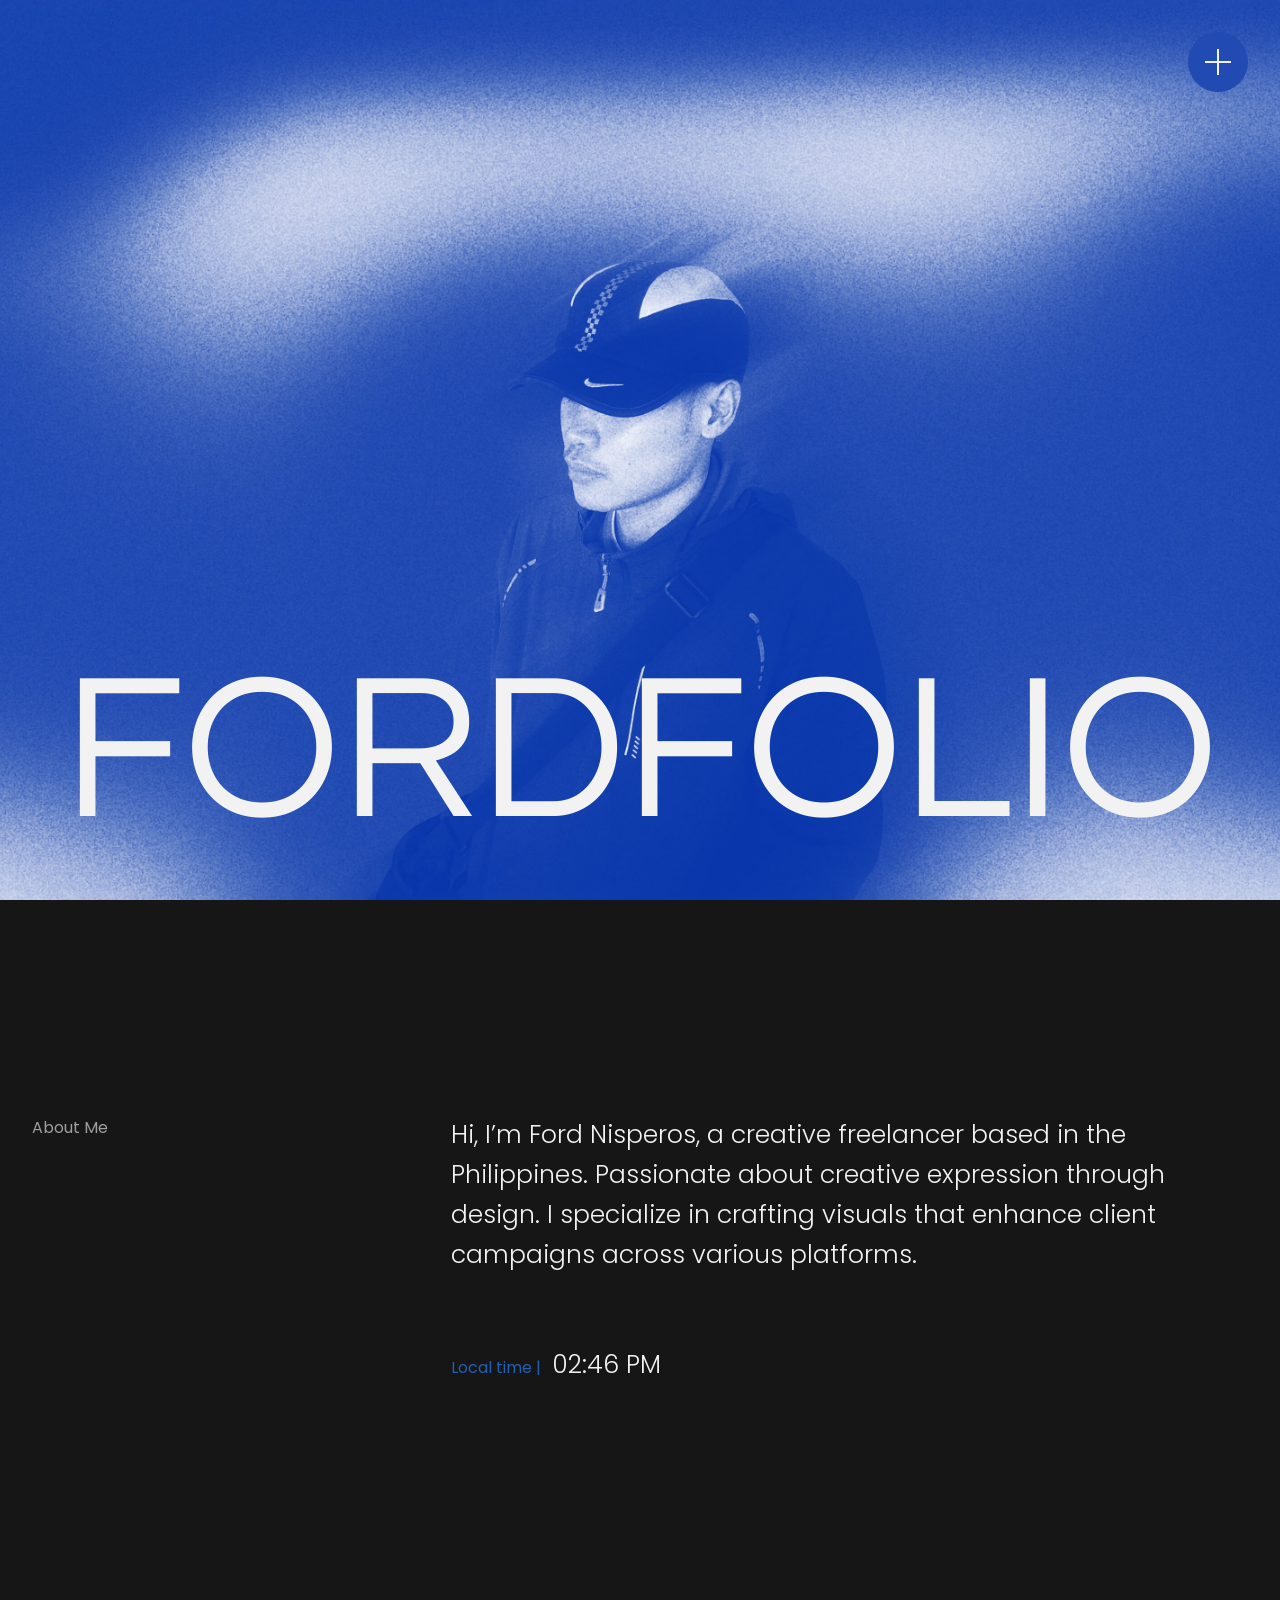
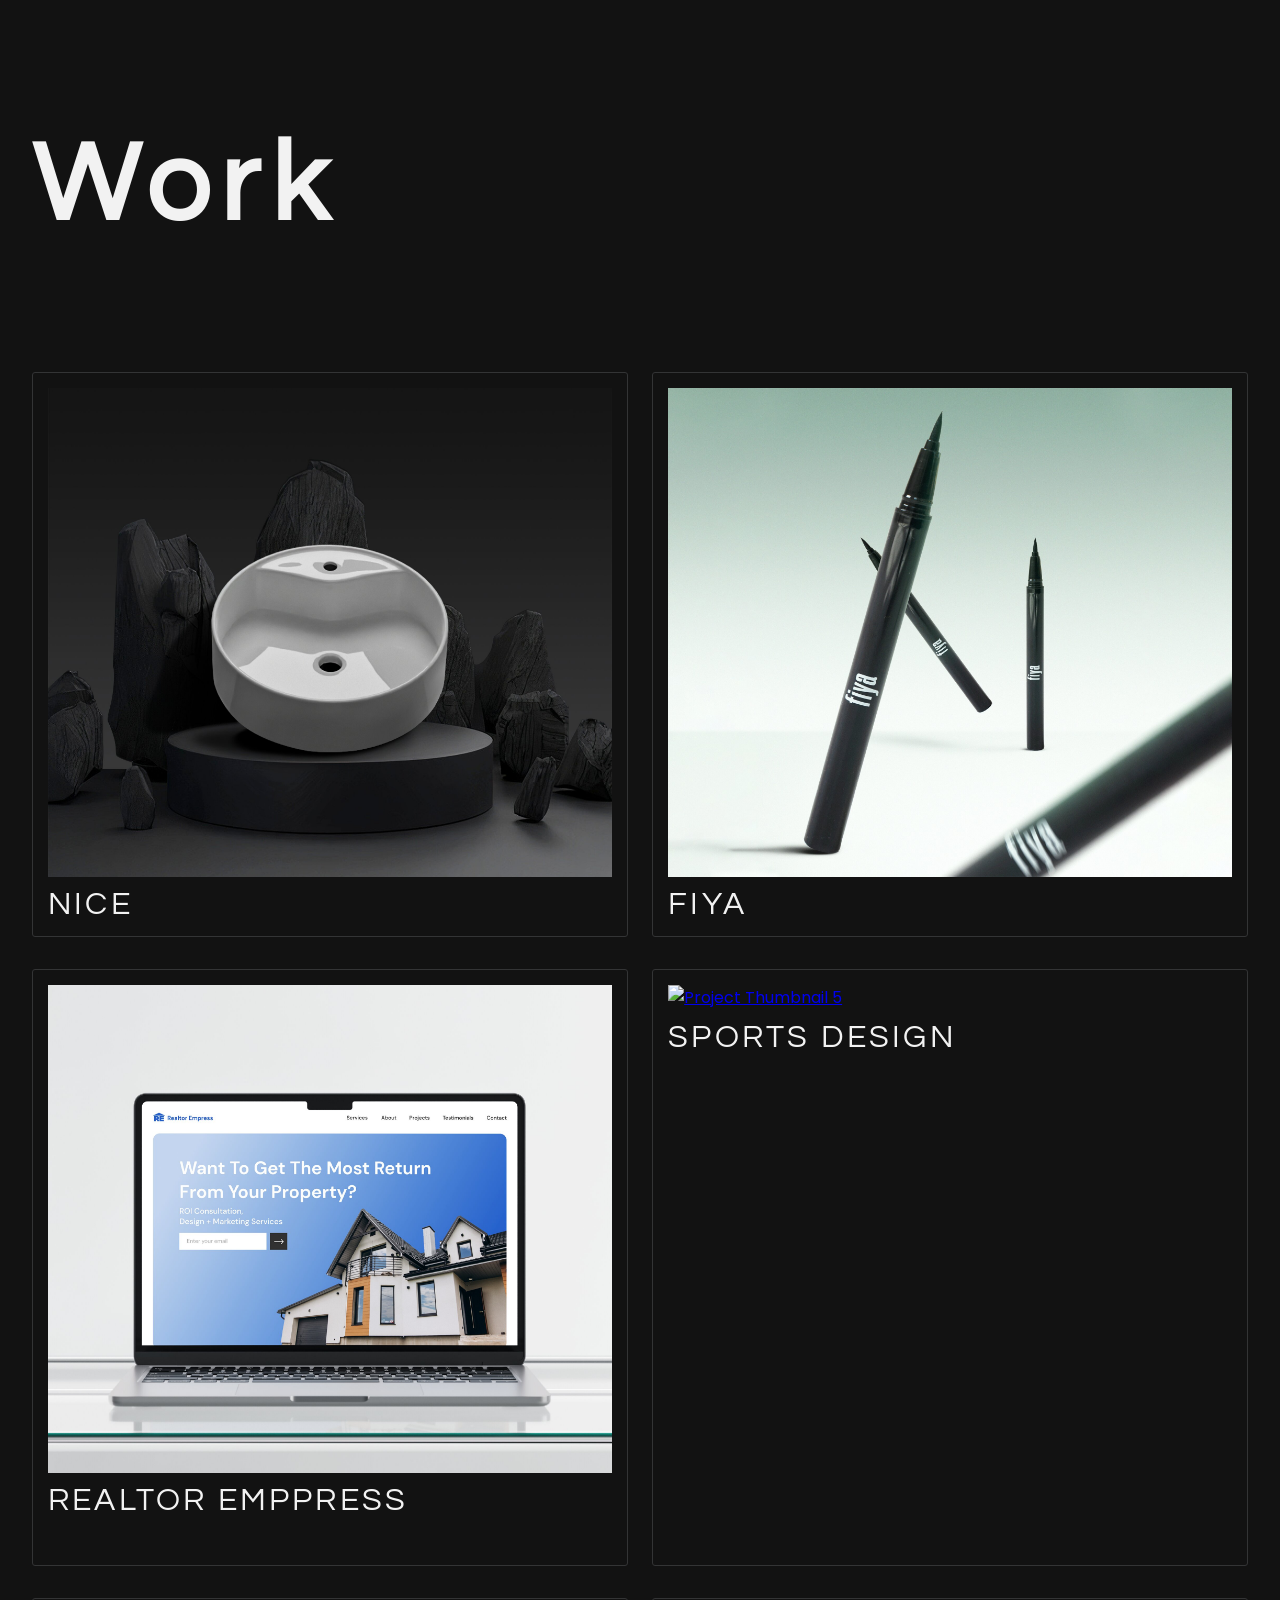
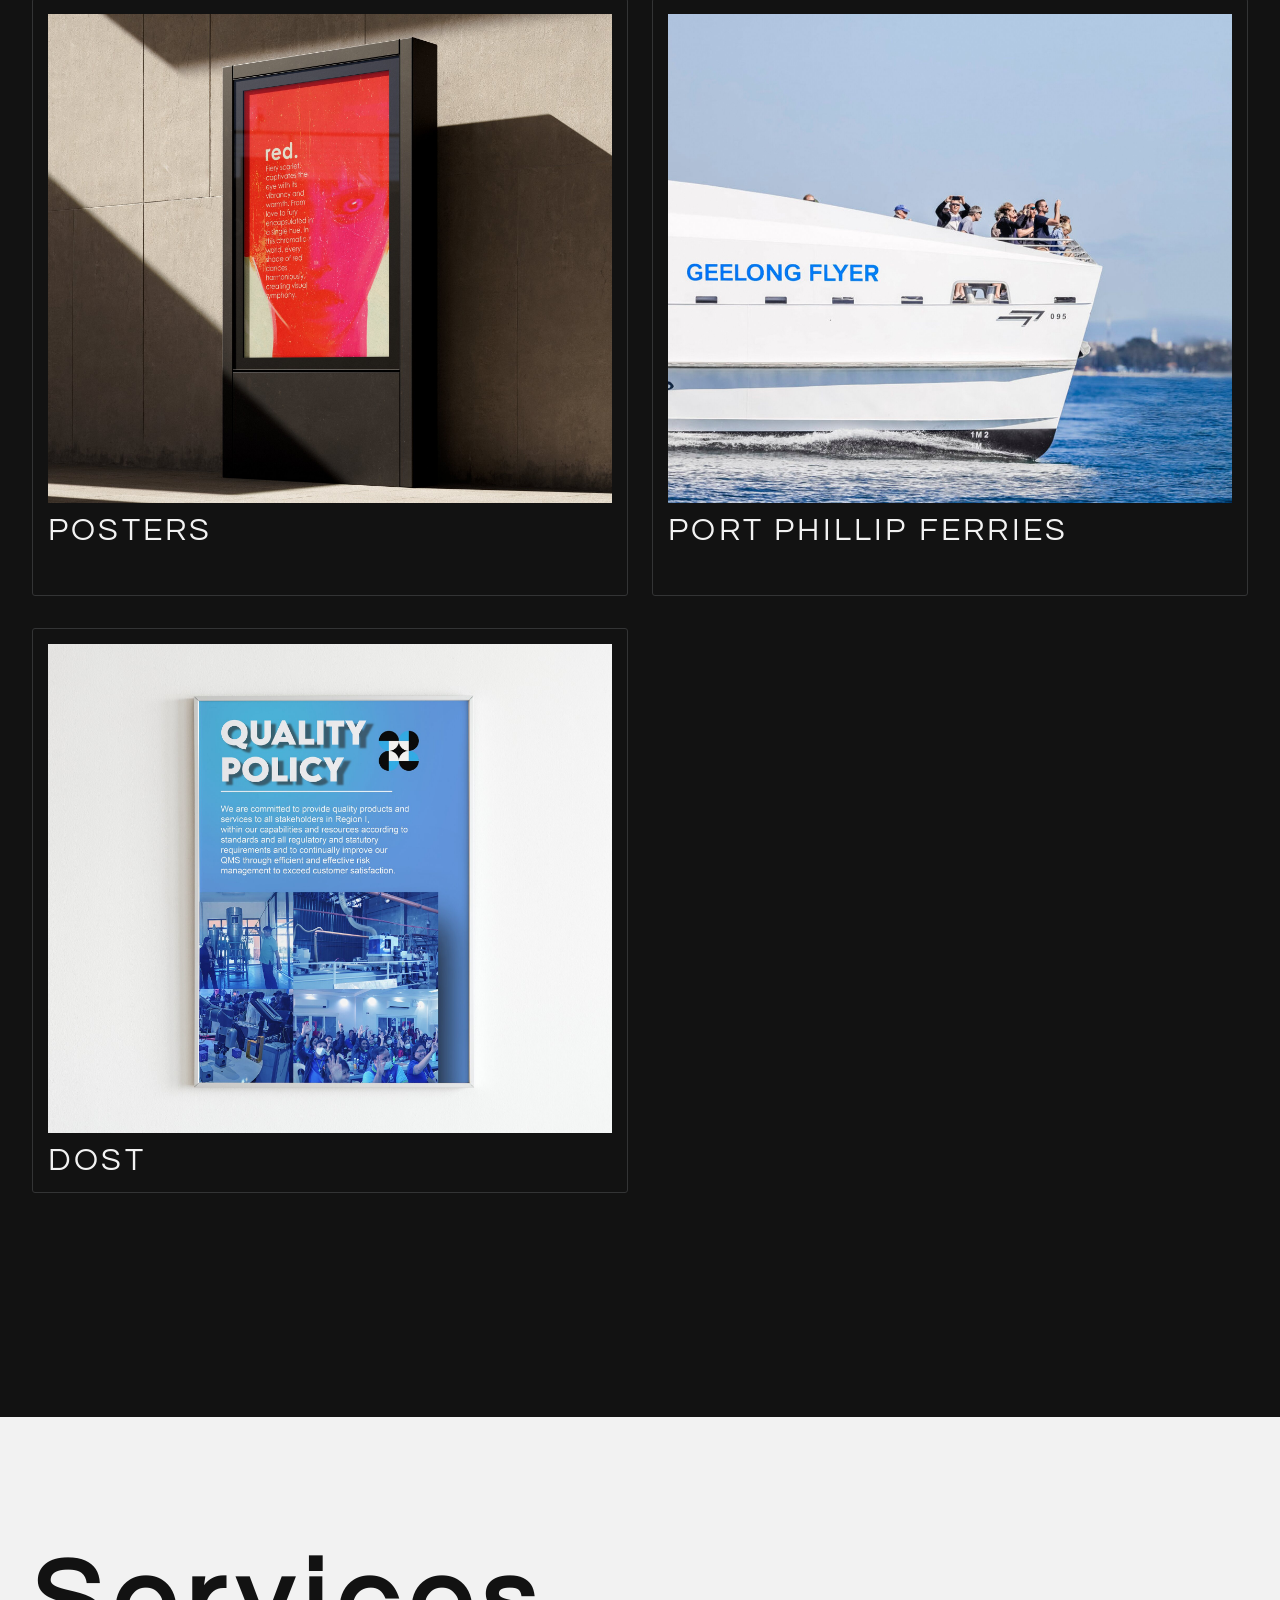
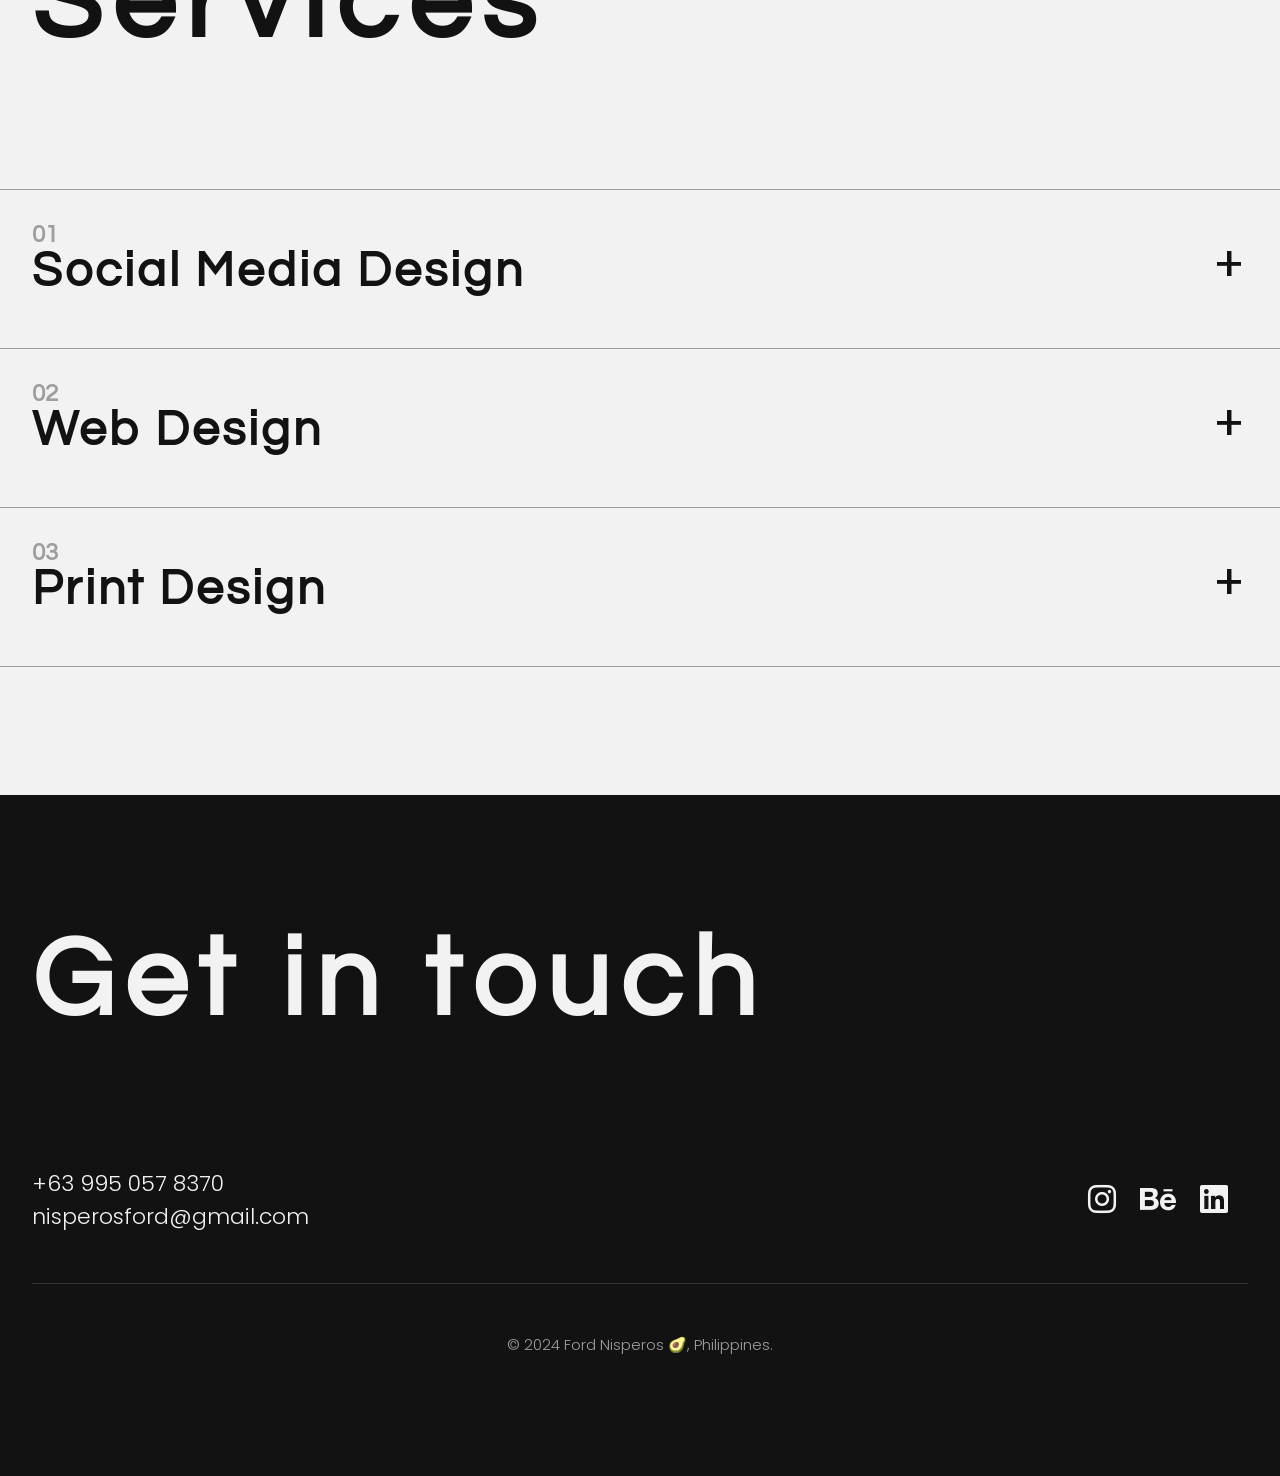
==== commit 7e35a165: "Update project thumbnails and titles in index.html" ====
--- a/index.html
+++ b/index.html
@@ -124,12 +124,40 @@
 
             <div class="card">
                 <div class="img-container">
+                    <a href="sports.html">
+                        <img src="images/sports.jpg" alt="Project Thumbnail 5">
+                    </a>
+                    <i class="fa-solid fa-plus view-icon"></i>
+                </div>
+                <p class="card-title">SPORTS DESIGN
+                    <i class="material-icons" id="arrow-outward">
+                        arrow_outward
+                    </i>
+                </p>
+            </div>
+
+            <div class="card">
+                <div class="img-container">
                     <a href="poster.html">
                         <img src="images/poster.jpg" alt="Project Thumbnail 4">
                     </a>
                     <i class="fa-solid fa-plus view-icon"></i>
                 </div>
-                <p class="card-title">POSTER DESIGN
+                <p class="card-title">POSTERS
+                    <i class="material-icons" id="arrow-outward">
+                        arrow_outward
+                    </i>
+                </p>
+            </div>
+
+            <div class="card">
+                <div class="img-container">
+                    <a href="port-phillip-ferries.html">
+                        <img src="images/port-phillip.jpg" alt="Project Thumbnail 6">
+                    </a>
+                    <i class="fa-solid fa-plus view-icon"></i>
+                </div>
+                <p class="card-title">PORT PHILLIP FERRIES
                     <i class="material-icons" id="arrow-outward">
                         arrow_outward
                     </i>
@@ -144,20 +172,6 @@
                     <i class="fa-solid fa-plus view-icon"></i>
                 </div>
                 <p class="card-title">DOST
-                    <i class="material-icons" id="arrow-outward">
-                        arrow_outward
-                    </i>
-                </p>
-            </div>
-
-            <div class="card">
-                <div class="img-container">
-                    <a href="port-phillip-ferries.html">
-                        <img src="images/port-phillip.jpg" alt="Project Thumbnail 6">
-                    </a>
-                    <i class="fa-solid fa-plus view-icon"></i>
-                </div>
-                <p class="card-title">PORT PHILLIP FERRIES
                     <i class="material-icons" id="arrow-outward">
                         arrow_outward
                     </i>
@@ -222,4 +236,4 @@
     <script src="script/script.js"></script>
 
 </body>
-</html>+</html>
